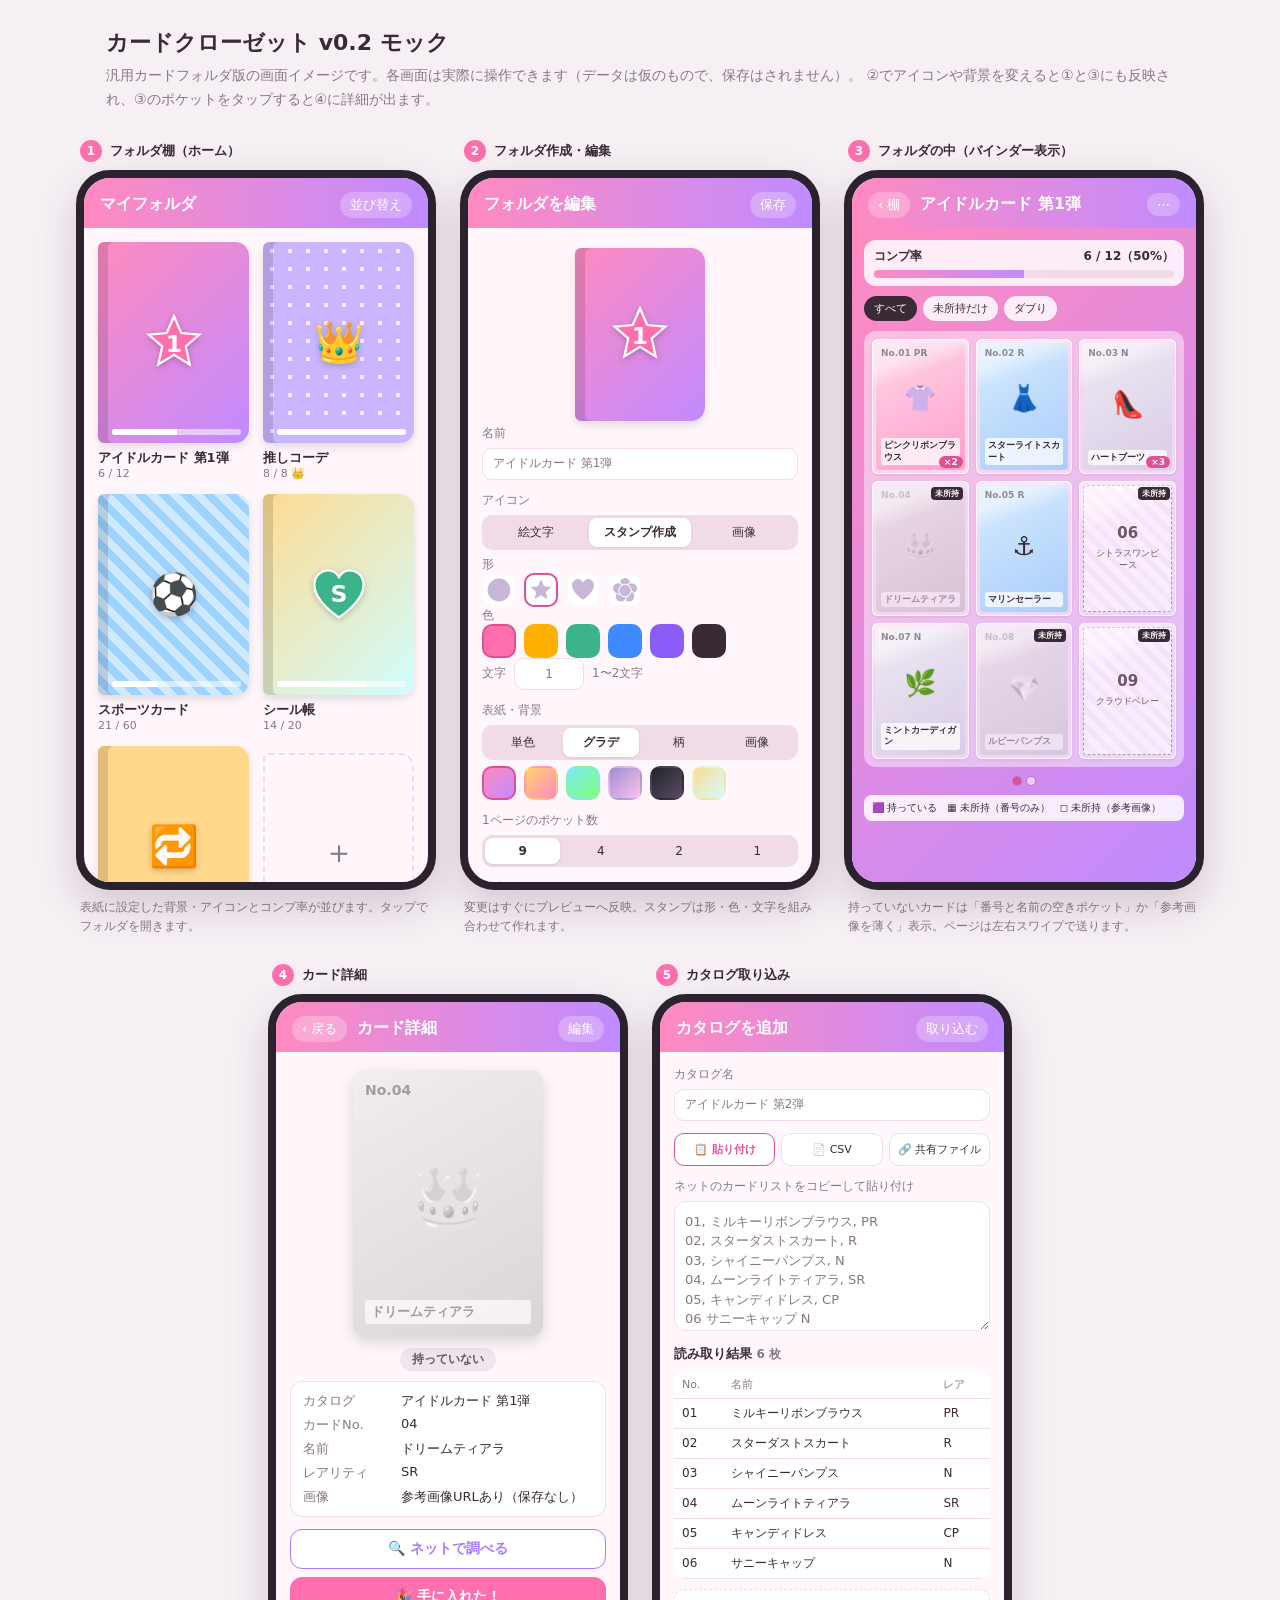
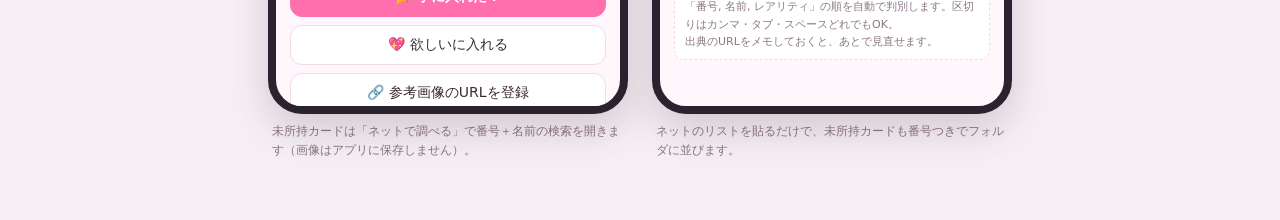
==== mock/index.html @ 11d31785 "汎用カードフォルダ版の設計書・モックとGitHub Pages公開設定を追加 - docs/design.md: フォルダ/カタログ/所持データの設計、未所持カードの参照方針 - mock/index" ====
<!doctype html>
<html lang="ja">
<head>
<meta charset="utf-8">
<meta name="viewport" content="width=device-width, initial-scale=1">
<title>カードクローゼット モック</title>
<style>
:root {
  --pink: #ff6fae; --pink-d: #e04e93; --violet: #a77bff;
  --bg: #f6f0f5; --phone: #fff7fb; --card: #fff; --text: #3a2a35; --muted: #8a7684; --line: #f1dbe7;
}
@media (prefers-color-scheme: dark) {
  :root:not([data-theme="light"]) { --bg: #141016; --phone: #1d1620; --card: #2a2030; --text: #f5e9f1; --muted: #b49fb0; --line: #3d3044; }
}
:root[data-theme="dark"] { --bg: #141016; --phone: #1d1620; --card: #2a2030; --text: #f5e9f1; --muted: #b49fb0; --line: #3d3044; }
* { box-sizing: border-box; }
body { margin: 0; background: var(--bg); color: var(--text); font-family: system-ui, -apple-system, "Hiragino Sans", "Noto Sans JP", sans-serif; }
button, input, textarea, select { font: inherit; color: inherit; }
button { cursor: pointer; }

.intro { max-width: 1100px; margin: 0 auto; padding: 28px 16px 8px; }
.intro h1 { margin: 0 0 6px; font-size: 22px; }
.intro p { margin: 0; color: var(--muted); font-size: 14px; line-height: 1.7; }

.gallery { display: flex; flex-wrap: wrap; gap: 28px 24px; justify-content: center; padding: 20px 16px 60px; }
.frame { width: 360px; max-width: 100%; }
.frame > .label { font-size: 13px; font-weight: 700; margin: 0 0 8px 4px; display: flex; gap: 8px; align-items: center; }
.frame > .label i { font-style: normal; background: var(--pink); color: #fff; border-radius: 99px; width: 22px; height: 22px; display: grid; place-items: center; font-size: 12px; }
.frame > .note { font-size: 12px; color: var(--muted); margin: 8px 4px 0; line-height: 1.6; }
.phone {
  height: 720px; border-radius: 34px; overflow: hidden; position: relative;
  background: var(--phone); border: 8px solid #2b2230; box-shadow: 0 16px 40px rgba(60, 20, 50, .18);
  display: flex; flex-direction: column; transition: box-shadow .3s;
}
.phone.flash { box-shadow: 0 0 0 4px var(--pink), 0 16px 40px rgba(60, 20, 50, .18); }
.bar { padding: 14px 16px 10px; display: flex; align-items: center; gap: 10px; background: linear-gradient(90deg, #ff8ac0, #c08bff); color: #fff; }
.bar h2 { margin: 0; font-size: 16px; flex: 1; }
.bar button { border: 0; background: rgba(255,255,255,.25); color: #fff; border-radius: 99px; padding: 4px 10px; font-size: 13px; }
.body { flex: 1; overflow: auto; padding: 14px; }
.muted { color: var(--muted); font-size: 12px; }
.sec { font-size: 13px; font-weight: 700; margin: 14px 0 8px; }

/* ---- shelf ---- */
.shelf { display: grid; grid-template-columns: 1fr 1fr; gap: 14px; }
.binder { border: 0; padding: 0; text-align: left; background: none; }
.cover {
  aspect-ratio: 3 / 4; border-radius: 6px 14px 14px 6px; position: relative; overflow: hidden;
  box-shadow: inset 10px 0 0 rgba(0,0,0,.12), 0 4px 10px rgba(0,0,0,.12);
  display: grid; place-items: center;
}
.cover .ic { width: 56px; height: 56px; display: grid; place-items: center; font-size: 40px; filter: drop-shadow(0 2px 3px rgba(0,0,0,.2)); }
.cover .ic svg { width: 56px; height: 56px; }
.cover .prog { position: absolute; left: 14px; right: 8px; bottom: 8px; height: 6px; background: rgba(255,255,255,.55); border-radius: 99px; overflow: hidden; }
.cover .prog b { display: block; height: 100%; background: #fff; }
.binder .nm { font-size: 13px; font-weight: 700; margin-top: 6px; }
.binder .pc { font-size: 11px; color: var(--muted); }
.binder.add .cover { background: transparent; border: 2px dashed var(--line); box-shadow: none; font-size: 32px; color: var(--muted); }

/* ---- editor ---- */
.preview { display: grid; place-items: center; padding: 6px 0 4px; }
.preview .cover { width: 130px; }
.field { display: grid; gap: 6px; margin-bottom: 12px; font-size: 12px; color: var(--muted); }
.field input[type=text] { padding: 8px 10px; border: 1px solid var(--line); border-radius: 10px; background: var(--card); }
.seg { display: flex; background: var(--line); border-radius: 10px; padding: 3px; gap: 3px; }
.seg button { flex: 1; border: 0; background: none; border-radius: 8px; padding: 6px 0; font-size: 12px; color: var(--text); }
.seg button.on { background: var(--card); font-weight: 700; box-shadow: 0 1px 3px rgba(0,0,0,.1); }
.swatches { display: flex; flex-wrap: wrap; gap: 8px; }
.sw { width: 34px; height: 34px; border-radius: 10px; border: 2px solid transparent; padding: 0; background-clip: padding-box; display: grid; place-items: center; font-size: 20px; background-color: var(--card); }
.sw.on { border-color: var(--pink-d); }
.sw svg { width: 26px; height: 26px; }
.upload { border: 1px dashed var(--muted); border-radius: 10px; padding: 8px; text-align: center; font-size: 12px; color: var(--muted); background: none; width: 100%; }
.row { display: flex; gap: 8px; align-items: center; }
.row input[type=text] { width: 70px; text-align: center; }

/* ---- binder view ---- */
.binder-bg { flex: 1; overflow: auto; padding: 12px; }
.prog-line { background: rgba(255,255,255,.85); border-radius: 12px; padding: 8px 10px; margin-bottom: 10px; color: #3a2a35; }
.prog-line .t { display: flex; justify-content: space-between; font-size: 12px; font-weight: 700; }
.prog-line .b { height: 8px; border-radius: 99px; background: #f1dbe7; overflow: hidden; margin-top: 5px; }
.prog-line .b i { display: block; height: 100%; background: linear-gradient(90deg, #ff8ac0, #c08bff); }
.page { background: rgba(255,255,255,.45); border-radius: 12px; padding: 8px; display: grid; gap: 7px; backdrop-filter: blur(2px); }
.pocket {
  aspect-ratio: 5 / 7; border-radius: 6px; border: 0; padding: 0; position: relative; overflow: hidden;
  background: rgba(255,255,255,.35); box-shadow: inset 0 0 0 1px rgba(255,255,255,.8), 0 1px 3px rgba(0,0,0,.08);
}
.pocket::after { content: ""; position: absolute; inset: 0; background: linear-gradient(160deg, rgba(255,255,255,.45) 0 18%, transparent 30%); pointer-events: none; }
.cardface { position: absolute; inset: 4px; border-radius: 4px; display: flex; flex-direction: column; justify-content: space-between; padding: 5px; color: #3a2a35; text-align: left; }
.cardface .no { font-size: 9px; font-weight: 800; }
.cardface .em { font-size: 26px; text-align: center; }
.cardface .nm { font-size: 9px; font-weight: 700; line-height: 1.25; background: rgba(255,255,255,.75); border-radius: 3px; padding: 2px 3px; }
.cardface.ref { filter: grayscale(1); opacity: .45; }
.cardface.ph { background: repeating-linear-gradient(45deg, rgba(255,255,255,.6) 0 6px, rgba(255,255,255,.35) 6px 12px); border: 1.5px dashed rgba(90,60,80,.45); justify-content: center; align-items: center; text-align: center; gap: 4px; }
.cardface.ph .no { font-size: 15px; color: #6e5466; }
.cardface.ph .nm { background: none; color: #6e5466; font-weight: 500; }
.tag { position: absolute; top: 6px; right: 6px; z-index: 1; font-size: 8px; font-weight: 800; background: #3a2a35; color: #fff; padding: 1px 4px; border-radius: 4px; }
.qtyb { position: absolute; bottom: 6px; right: 6px; z-index: 1; font-size: 9px; font-weight: 800; background: var(--pink-d); color: #fff; padding: 1px 5px; border-radius: 99px; }
.dots { display: flex; justify-content: center; gap: 6px; margin-top: 10px; }
.dots button { width: 8px; height: 8px; padding: 0; border-radius: 50%; border: 0; background: rgba(255,255,255,.6); box-shadow: 0 0 0 1px rgba(0,0,0,.15); }
.dots button.on { background: var(--pink-d); }
.toolbar { display: flex; gap: 6px; margin-bottom: 10px; }
.chip { border: 0; background: rgba(255,255,255,.85); color: #3a2a35; border-radius: 99px; padding: 5px 10px; font-size: 11px; }
.chip.on { background: #3a2a35; color: #fff; }
.legend { display: flex; gap: 10px; flex-wrap: wrap; margin-top: 10px; font-size: 10px; background: rgba(255,255,255,.85); color: #3a2a35; padding: 6px 8px; border-radius: 8px; }

/* ---- detail ---- */
.big { width: 190px; margin: 4px auto 12px; aspect-ratio: 5/7; position: relative; border-radius: 10px; overflow: hidden; box-shadow: 0 6px 16px rgba(0,0,0,.15); }
.big .cardface { inset: 0; border-radius: 10px; padding: 12px; }
.big .cardface .no { font-size: 14px; }
.big .cardface .em { font-size: 60px; }
.big .cardface .nm { font-size: 13px; padding: 4px 6px; }
.big .cardface.ph .no { font-size: 30px; }
.status { text-align: center; margin-bottom: 10px; }
.pill { display: inline-block; font-size: 12px; font-weight: 700; padding: 3px 12px; border-radius: 99px; }
.pill.own { background: #d8f5e9; color: #1d7a55; }
.pill.no { background: #eee6ec; color: #6e5466; }
dl.kv { display: grid; grid-template-columns: 88px 1fr; gap: 6px 10px; font-size: 13px; background: var(--card); border: 1px solid var(--line); border-radius: 12px; padding: 10px 12px; margin: 0 0 12px; }
dl.kv dt { color: var(--muted); }
dl.kv dd { margin: 0; }
.btn { display: block; width: 100%; text-align: center; text-decoration: none; border: 1px solid var(--line); background: var(--card); border-radius: 12px; padding: 10px; font-size: 14px; margin-bottom: 8px; color: var(--text); }
.btn.primary { background: var(--pink); border-color: var(--pink); color: #fff; font-weight: 700; }
.btn.search { border-color: var(--violet); color: var(--violet); font-weight: 700; }
.hint { font-size: 11px; color: var(--muted); line-height: 1.6; background: var(--card); border: 1px dashed var(--line); border-radius: 10px; padding: 8px 10px; }
.stepper { display: flex; align-items: center; justify-content: center; gap: 16px; margin-bottom: 12px; }
.stepper button { width: 38px; height: 38px; border-radius: 50%; border: 1px solid var(--line); background: var(--card); font-size: 18px; }
.stepper b { font-size: 20px; min-width: 40px; text-align: center; }

/* ---- import ---- */
textarea { width: 100%; height: 130px; padding: 10px; border: 1px solid var(--line); border-radius: 12px; background: var(--card); font-size: 13px; line-height: 1.5; resize: vertical; }
table { width: 100%; border-collapse: collapse; font-size: 12px; background: var(--card); border-radius: 12px; overflow: hidden; }
th, td { padding: 6px 8px; border-bottom: 1px solid var(--line); text-align: left; }
th { color: var(--muted); font-weight: 500; font-size: 11px; }
.src { display: grid; grid-template-columns: repeat(3, 1fr); gap: 6px; margin-bottom: 12px; }
.src button { border: 1px solid var(--line); background: var(--card); border-radius: 10px; padding: 8px 4px; font-size: 11px; }
.src button.on { border-color: var(--pink-d); color: var(--pink-d); font-weight: 700; }

.toast { position: fixed; left: 50%; bottom: 24px; transform: translateX(-50%); background: #3a2a35; color: #fff; padding: 10px 18px; border-radius: 99px; font-size: 14px; z-index: 50; box-shadow: 0 6px 16px rgba(0,0,0,.25); }

@media (max-width: 420px) {
  .gallery { padding: 16px 16px 40px; }
  .phone { height: 680px; border-width: 6px; border-radius: 28px; }
}
</style>
</head>
<body>

<header class="intro">
  <h1>カードクローゼット v0.2 モック</h1>
  <p>汎用カードフォルダ版の画面イメージです。各画面は実際に操作できます（データは仮のもので、保存はされません）。
  ②でアイコンや背景を変えると①と③にも反映され、③のポケットをタップすると④に詳細が出ます。</p>
</header>

<main class="gallery">

  <!-- 1. shelf -->
  <section class="frame" id="f-shelf">
    <p class="label"><i>1</i>フォルダ棚（ホーム）</p>
    <div class="phone">
      <div class="bar"><h2>マイフォルダ</h2><button>並び替え</button></div>
      <div class="body">
        <div class="shelf" id="shelf"></div>
        <p class="sec">最近の更新</p>
        <p class="muted">・アイドルカード 第1弾に「ハートブーツ」を追加<br>・シール帳 の表紙を変更</p>
      </div>
    </div>
    <p class="note">表紙に設定した背景・アイコンとコンプ率が並びます。タップでフォルダを開きます。</p>
  </section>

  <!-- 2. editor -->
  <section class="frame" id="f-edit">
    <p class="label"><i>2</i>フォルダ作成・編集</p>
    <div class="phone">
      <div class="bar"><h2>フォルダを編集</h2><button id="saveFolder">保存</button></div>
      <div class="body">
        <div class="preview"><div class="cover" id="edPreview"></div></div>
        <label class="field">名前<input type="text" id="edName" maxlength="20"></label>

        <div class="field">アイコン
          <div class="seg" id="iconSeg">
            <button data-v="emoji">絵文字</button><button data-v="stamp">スタンプ作成</button><button data-v="image">画像</button>
          </div>
          <div id="iconPane"></div>
        </div>

        <div class="field">表紙・背景
          <div class="seg" id="coverSeg">
            <button data-v="color">単色</button><button data-v="gradient">グラデ</button><button data-v="pattern">柄</button><button data-v="image">画像</button>
          </div>
          <div id="coverPane"></div>
        </div>

        <div class="field">1ページのポケット数
          <div class="seg" id="pocketSeg">
            <button data-v="9">9</button><button data-v="4">4</button><button data-v="2">2</button><button data-v="1">1</button>
          </div>
        </div>

        <div class="field">中身
          <div class="seg" id="contentSeg"><button class="on">カタログ順に並べる</button><button>自由に配置</button></div>
          <span class="muted">紐付け中：アイドルカード 第1弾（12種）</span>
        </div>
      </div>
    </div>
    <p class="note">変更はすぐにプレビューへ反映。スタンプは形・色・文字を組み合わせて作れます。</p>
  </section>

  <!-- 3. binder -->
  <section class="frame" id="f-binder">
    <p class="label"><i>3</i>フォルダの中（バインダー表示）</p>
    <div class="phone">
      <div class="bar"><button data-goto="f-shelf">‹ 棚</button><h2 id="bdTitle"></h2><button>⋯</button></div>
      <div class="binder-bg" id="bdBg">
        <div class="prog-line"><div class="t"><span>コンプ率</span><span id="bdCount"></span></div><div class="b"><i id="bdBar"></i></div></div>
        <div class="toolbar">
          <button class="chip on" data-filter="all">すべて</button>
          <button class="chip" data-filter="missing">未所持だけ</button>
          <button class="chip" data-filter="dupe">ダブり</button>
        </div>
        <div class="page" id="bdPage"></div>
        <div class="dots" id="bdDots"></div>
        <div class="legend">
          <span>🟪 持っている</span><span>▦ 未所持（番号のみ）</span><span>◻︎ 未所持（参考画像）</span>
        </div>
      </div>
    </div>
    <p class="note">持っていないカードは「番号と名前の空きポケット」か「参考画像を薄く」表示。ページは左右スワイプで送ります。</p>
  </section>

  <!-- 4. detail -->
  <section class="frame" id="f-detail">
    <p class="label"><i>4</i>カード詳細</p>
    <div class="phone">
      <div class="bar"><button data-goto="f-binder">‹ 戻る</button><h2>カード詳細</h2><button>編集</button></div>
      <div class="body" id="detail"></div>
    </div>
    <p class="note">未所持カードは「ネットで調べる」で番号＋名前の検索を開きます（画像はアプリに保存しません）。</p>
  </section>

  <!-- 5. import -->
  <section class="frame" id="f-import">
    <p class="label"><i>5</i>カタログ取り込み</p>
    <div class="phone">
      <div class="bar"><h2>カタログを追加</h2><button id="doImport">取り込む</button></div>
      <div class="body">
        <label class="field">カタログ名<input type="text" value="アイドルカード 第2弾"></label>
        <div class="src" id="srcSeg">
          <button class="on">📋 貼り付け</button><button>📄 CSV</button><button>🔗 共有ファイル</button>
        </div>
        <div class="field">ネットのカードリストをコピーして貼り付け
          <textarea id="imText">01, ミルキーリボンブラウス, PR
02, スターダストスカート, R
03, シャイニーパンプス, N
04, ムーンライトティアラ, SR
05, キャンディドレス, CP
06 サニーキャップ N</textarea>
        </div>
        <p class="sec">読み取り結果 <span class="muted" id="imCount"></span></p>
        <table><thead><tr><th>No.</th><th>名前</th><th>レア</th></tr></thead><tbody id="imTable"></tbody></table>
        <p class="hint" style="margin-top:10px">「番号, 名前, レアリティ」の順を自動で判別します。区切りはカンマ・タブ・スペースどれでもOK。<br>出典のURLをメモしておくと、あとで見直せます。</p>
      </div>
    </div>
    <p class="note">ネットのリストを貼るだけで、未所持カードも番号つきでフォルダに並びます。</p>
  </section>

</main>

<div class="toast" id="toast" hidden></div>

<script>
'use strict';
const $ = (s, r = document) => r.querySelector(s);
const esc = (s) => String(s).replace(/[&<>"']/g, (c) => ({ '&': '&amp;', '<': '&lt;', '>': '&gt;', '"': '&quot;', "'": '&#39;' }[c]));

/* ---------- 見た目の素材 ---------- */
const COLORS = ['#ffb3d1', '#ffd88a', '#a8e6cf', '#9fd3ff', '#c9b6ff', '#3a2a35'];
const GRADS = [
  ['#ff8ac0', '#c08bff'], ['#ffd36e', '#ff8ac0'], ['#7ee8fa', '#80ff72'],
  ['#a18cd1', '#fbc2eb'], ['#232526', '#5b4a6b'], ['#fddb92', '#d1fdff'],
];
const PATTERNS = {
  dot: (c) => `radial-gradient(circle, rgba(255,255,255,.75) 18%, transparent 19%) 0 0/18px 18px, ${c}`,
  stripe: (c) => `repeating-linear-gradient(45deg, rgba(255,255,255,.5) 0 8px, transparent 8px 16px), ${c}`,
  check: (c) => `repeating-conic-gradient(rgba(255,255,255,.5) 0 25%, transparent 0 50%) 0 0/24px 24px, ${c}`,
  heart: (c) => `radial-gradient(circle at 30% 40%, rgba(255,255,255,.6) 12%, transparent 13%) 0 0/22px 22px, radial-gradient(circle at 70% 60%, rgba(255,255,255,.35) 10%, transparent 11%) 0 0/22px 22px, ${c}`,
};
const PATTERN_LABEL = { dot: 'ドット', stripe: 'ストライプ', check: 'チェック', heart: 'バブル' };
const EMOJIS = ['🎀', '⭐', '💖', '👑', '🌸', '🦄', '🍓', '🌙', '⚽', '🎵', '🐱', '💎'];
const SHAPES = {
  circle: '<circle cx="50" cy="50" r="46"/>',
  star: '<path d="M50 4l13 30 32 3-24 21 7 32-28-17-28 17 7-32L5 37l32-3z"/>',
  heart: '<path d="M50 90S6 62 6 32C6 16 18 6 31 6c9 0 15 5 19 12 4-7 10-12 19-12 13 0 25 10 25 26 0 30-44 58-44 58z"/>',
  flower: '<g><circle cx="50" cy="24" r="22"/><circle cx="76" cy="44" r="22"/><circle cx="66" cy="74" r="22"/><circle cx="34" cy="74" r="22"/><circle cx="24" cy="44" r="22"/><circle cx="50" cy="52" r="24"/></g>',
};
const STAMP_COLORS = ['#ff6fae', '#ffb000', '#3cb48a', '#3d8bff', '#8b5cf6', '#3a2a35'];

function stampSvg(ic) {
  return `<svg viewBox="0 0 100 100" aria-hidden="true"><g fill="${ic.color}" stroke="#fff" stroke-width="4">${SHAPES[ic.shape]}</g>
    <text x="50" y="${ic.shape === 'heart' ? 50 : 57}" text-anchor="middle" dominant-baseline="middle" font-size="${ic.text.length > 1 ? 30 : 42}" font-weight="800" fill="#fff" font-family="system-ui, sans-serif">${esc(ic.text)}</text></svg>`;
}
function iconHtml(ic) {
  if (ic.type === 'stamp') return stampSvg(ic);
  if (ic.type === 'image') return '🖼️';
  return ic.emoji;
}
function coverCss(cv) {
  if (cv.type === 'color') return cv.color;
  if (cv.type === 'gradient') { const [a, b] = GRADS[cv.grad]; return `linear-gradient(135deg, ${a}, ${b})`; }
  if (cv.type === 'pattern') return PATTERNS[cv.pattern](cv.color);
  return 'linear-gradient(135deg, #cbb8c4, #8a7684)';
}

/* ---------- 仮データ ---------- */
const folders = [
  { name: 'アイドルカード 第1弾', icon: { type: 'stamp', shape: 'star', color: '#ff6fae', text: '1' }, cover: { type: 'gradient', grad: 0, color: '#ffb3d1', pattern: 'dot' }, pockets: 9, edit: true },
  { name: '推しコーデ', icon: { type: 'emoji', emoji: '👑' }, cover: { type: 'pattern', pattern: 'dot', color: '#c9b6ff', grad: 3 }, pockets: 4, own: 8, total: 8 },
  { name: 'スポーツカード', icon: { type: 'emoji', emoji: '⚽' }, cover: { type: 'pattern', pattern: 'stripe', color: '#9fd3ff', grad: 2 }, pockets: 9, own: 21, total: 60 },
  { name: 'シール帳', icon: { type: 'stamp', shape: 'heart', color: '#3cb48a', text: 'S' }, cover: { type: 'gradient', grad: 5, color: '#ffd88a', pattern: 'check' }, pockets: 2, own: 14, total: 20 },
  { name: 'ダブり置き場', icon: { type: 'emoji', emoji: '🔁' }, cover: { type: 'color', color: '#ffd88a', grad: 1, pattern: 'dot' }, pockets: 9, own: 17, total: 17 },
];
const F = folders[0]; // 編集対象

const CAT_NAME = 'アイドルカード 第1弾';
const cards = [
  ['01', 'ピンクリボンブラウス', 'PR', '👚', 2, 'a'],
  ['02', 'スターライトスカート', 'R', '👗', 1, 'b'],
  ['03', 'ハートブーツ', 'N', '👠', 3, 'c'],
  ['04', 'ドリームティアラ', 'SR', '👑', 0, 'ref'],
  ['05', 'マリンセーラー', 'R', '⚓', 1, 'b'],
  ['06', 'シトラスワンピース', 'CP', '🍋', 0, null],
  ['07', 'ミントカーディガン', 'N', '🌿', 1, 'c'],
  ['08', 'ルビーパンプス', 'PR', '💎', 0, 'ref'],
  ['09', 'クラウドベレー', 'N', '☁️', 0, null],
  ['10', 'サンセットドレス', 'SR', '🌅', 1, 'd'],
  ['11', 'スノウマフラー', 'R', '❄️', 0, null],
  ['12', 'ギャラクシーリボン', 'PR', '🌌', 0, null],
].map(([no, name, rar, em, qty, ref]) => ({ no, name, rar, em, qty, hasRef: ref === 'ref' }));
const RAR_BG = { N: ['#efe8f3', '#d9cde6'], R: ['#d6ebff', '#a9cdfa'], PR: ['#ffd6e8', '#ff9fca'], CP: ['#fff0c2', '#ffc96b'], SR: ['#eedcff', '#c69cff'] };
const faceBg = (c) => { const [a, b] = RAR_BG[c.rar] || RAR_BG.N; return `linear-gradient(150deg, ${a}, ${b})`; };

let page = 0, filter = 'all', selected = cards[3];

/* ---------- ① 棚 ---------- */
function progressOf(f) {
  if (f.edit) { const own = cards.filter((c) => c.qty > 0).length; return [own, cards.length]; }
  return [f.own, f.total];
}
function coverHtml(f, withProg = true) {
  const [o, t] = progressOf(f);
  return `<div class="cover" style="background:${coverCss(f.cover)}"><div class="ic">${iconHtml(f.icon)}</div>
    ${withProg ? `<div class="prog"><b style="width:${Math.round(o / t * 100)}%"></b></div>` : ''}</div>`;
}
function renderShelf() {
  $('#shelf').innerHTML = folders.map((f, i) => {
    const [o, t] = progressOf(f);
    return `<button class="binder" data-open="${i}">${coverHtml(f)}<div class="nm">${esc(f.name)}</div>
      <div class="pc">${o} / ${t}${o === t ? ' 👑' : ''}</div></button>`;
  }).join('') + `<button class="binder add" data-goto="f-edit"><div class="cover">＋</div><div class="nm">新しいフォルダ</div></button>`;
}

/* ---------- ② 編集 ---------- */
function setSeg(sel, v) { document.querySelectorAll(`${sel} button`).forEach((b) => b.classList.toggle('on', b.dataset.v === String(v))); }
function renderEditor() {
  $('#edPreview').outerHTML = `<div class="cover" id="edPreview" style="background:${coverCss(F.cover)}"><div class="ic">${iconHtml(F.icon)}</div></div>`;
  setSeg('#iconSeg', F.icon.type); setSeg('#coverSeg', F.cover.type); setSeg('#pocketSeg', F.pockets);

  const ic = F.icon;
  if (ic.type === 'emoji') {
    $('#iconPane').innerHTML = `<div class="swatches">${EMOJIS.map((e) => `<button class="sw ${ic.emoji === e ? 'on' : ''}" data-emoji="${e}">${e}</button>`).join('')}</div>`;
  } else if (ic.type === 'stamp') {
    $('#iconPane').innerHTML = `
      <span>形</span><div class="swatches">${Object.keys(SHAPES).map((s) => `<button class="sw ${ic.shape === s ? 'on' : ''}" data-shape="${s}">${stampSvg({ shape: s, color: '#c9b6d6', text: '' })}</button>`).join('')}</div>
      <span>色</span><div class="swatches">${STAMP_COLORS.map((c) => `<button class="sw ${ic.color === c ? 'on' : ''}" data-scolor="${c}" style="background:${c}"></button>`).join('')}</div>
      <div class="row"><span>文字</span><input type="text" id="stampText" maxlength="2" value="${esc(ic.text)}"><span class="muted">1〜2文字</span></div>`;
  } else {
    $('#iconPane').innerHTML = `<button class="upload">📷 写真・画像を選ぶ（正方形に切り抜き）</button>`;
  }

  const cv = F.cover;
  if (cv.type === 'color' || cv.type === 'pattern') {
    $('#coverPane').innerHTML = (cv.type === 'pattern'
      ? `<div class="swatches">${Object.keys(PATTERNS).map((p) => `<button class="sw ${cv.pattern === p ? 'on' : ''}" data-pattern="${p}" title="${PATTERN_LABEL[p]}" style="background:${PATTERNS[p]('#c9b6ff')}"></button>`).join('')}</div><span>ベースの色</span>`
      : '') + `<div class="swatches">${COLORS.map((c) => `<button class="sw ${cv.color === c ? 'on' : ''}" data-color="${c}" style="background:${c}"></button>`).join('')}</div>`;
  } else if (cv.type === 'gradient') {
    $('#coverPane').innerHTML = `<div class="swatches">${GRADS.map(([a, b], i) => `<button class="sw ${cv.grad === i ? 'on' : ''}" data-grad="${i}" style="background:linear-gradient(135deg,${a},${b})"></button>`).join('')}</div>`;
  } else {
    $('#coverPane').innerHTML = `<button class="upload">📷 写真・画像を選ぶ（明るさ・ぼかし調整つき）</button>`;
  }
}

/* ---------- ③ バインダー ---------- */
function visibleCards() {
  if (filter === 'missing') return cards.filter((c) => c.qty === 0);
  if (filter === 'dupe') return cards.filter((c) => c.qty >= 2);
  return cards;
}
function faceHtml(c) {
  if (c.qty > 0) return `<div class="cardface" style="background:${faceBg(c)}"><span class="no">No.${c.no} ${c.rar}</span><span class="em">${c.em}</span><span class="nm">${esc(c.name)}</span></div>`;
  if (c.hasRef) return `<div class="cardface ref" style="background:${faceBg(c)}"><span class="no">No.${c.no}</span><span class="em">${c.em}</span><span class="nm">${esc(c.name)}</span></div>`;
  return `<div class="cardface ph"><span class="no">${c.no}</span><span class="nm">${esc(c.name)}</span></div>`;
}
function renderBinder() {
  $('#bdTitle').textContent = F.name;
  $('#bdBg').style.background = coverCss(F.cover);
  const own = cards.filter((c) => c.qty > 0).length;
  $('#bdCount').textContent = `${own} / ${cards.length}（${Math.round(own / cards.length * 100)}%）`;
  $('#bdBar').style.width = `${own / cards.length * 100}%`;

  const per = F.pockets, list = visibleCards();
  const pages = Math.max(1, Math.ceil(list.length / per));
  page = Math.min(page, pages - 1);
  const cols = { 9: 3, 4: 2, 2: 2, 1: 1 }[per];
  const slots = list.slice(page * per, page * per + per);
  while (slots.length < per) slots.push(null);
  $('#bdPage').style.gridTemplateColumns = `repeat(${cols}, 1fr)`;
  $('#bdPage').innerHTML = slots.map((c) => c ? `<button class="pocket" data-card="${c.no}" aria-label="No.${c.no} ${esc(c.name)}">
      ${c.qty === 0 ? '<span class="tag">未所持</span>' : ''}${c.qty > 1 ? `<span class="qtyb">×${c.qty}</span>` : ''}${faceHtml(c)}</button>`
    : '<div class="pocket"></div>').join('');
  $('#bdDots').innerHTML = Array.from({ length: pages }, (_, i) => `<button class="${i === page ? 'on' : ''}" data-page="${i}" aria-label="${i + 1}ページ"></button>`).join('');
}

/* ---------- ④ 詳細 ---------- */
function renderDetail() {
  const c = selected, owned = c.qty > 0;
  const q = encodeURIComponent(`${CAT_NAME} ${c.no} ${c.name}`);
  $('#detail').innerHTML = `
    <div class="big">${faceHtml(c)}</div>
    <div class="status"><span class="pill ${owned ? 'own' : 'no'}">${owned ? `持っている ×${c.qty}` : '持っていない'}</span></div>
    <dl class="kv">
      <dt>カタログ</dt><dd>${CAT_NAME}</dd>
      <dt>カードNo.</dt><dd>${c.no}</dd>
      <dt>名前</dt><dd>${esc(c.name)}</dd>
      <dt>レアリティ</dt><dd>${c.rar}</dd>
      <dt>画像</dt><dd>${owned ? '自分で撮影' : c.hasRef ? '参考画像URLあり（保存なし）' : 'なし（番号で表示）'}</dd>
    </dl>
    ${owned ? `
      <div class="stepper"><button data-qty="-1">−</button><b>×${c.qty}</b><button data-qty="1">＋</button></div>
      <button class="btn">📷 写真を撮り直す</button>
      <button class="btn">🔁 交換に出す</button>` : `
      <a class="btn search" href="https://www.google.com/search?q=${q}" target="_blank" rel="noopener">🔍 ネットで調べる</a>
      <button class="btn primary" data-qty="1">🎉 手に入れた！</button>
      <button class="btn">💖 欲しいに入れる</button>
      <button class="btn">🔗 参考画像のURLを登録</button>
      <p class="hint">参考画像は表示するだけで端末には保存しません。権利者のサイトの画像は、各サイトの規約に従ってご利用ください。</p>`}
  `;
}

/* ---------- ⑤ 取り込み ---------- */
const RAR_RE = /^(N|R|PR|CP|SR|SSR|UR|SEC|C|UC|P|HR|その他)$/i;
function parseList(text) {
  return text.split(/\n/).map((l) => l.trim()).filter(Boolean).map((l) => {
    const t = l.split(/\s*[,\t、，]\s*|\s+/).filter(Boolean);
    const no = /^[\w-]+$/.test(t[0]) && /\d/.test(t[0]) ? t.shift() : '';
    const rar = t.length > 1 && RAR_RE.test(t[t.length - 1]) ? t.pop() : '';
    return { no, name: t.join(' '), rar };
  });
}
function renderImport() {
  const rows = parseList($('#imText').value);
  $('#imCount').textContent = `${rows.length} 枚`;
  $('#imTable').innerHTML = rows.map((r) => `<tr><td>${esc(r.no || '—')}</td><td>${esc(r.name || '—')}</td><td>${esc(r.rar || '—')}</td></tr>`).join('');
}

/* ---------- 共通 ---------- */
let tt;
function toast(m) { const t = $('#toast'); t.textContent = m; t.hidden = false; clearTimeout(tt); tt = setTimeout(() => (t.hidden = true), 1800); }
function goto(id) {
  const ph = $(`#${id} .phone`);
  $(`#${id}`).scrollIntoView({ behavior: 'smooth', block: 'center', inline: 'center' });
  ph.classList.add('flash'); setTimeout(() => ph.classList.remove('flash'), 900);
}
function renderAll() { renderShelf(); renderEditor(); renderBinder(); renderDetail(); }

document.addEventListener('click', (e) => {
  const b = e.target.closest('button, a');
  if (!b) return;
  const d = b.dataset;
  if (d.goto) return goto(d.goto);
  if (d.open !== undefined) {
    if (folders[+d.open] === F) return goto('f-binder');
    return toast('モックでは「アイドルカード 第1弾」だけ開けます');
  }
  if (b.closest('#iconSeg') && d.v) { F.icon = d.v === 'stamp' ? { type: 'stamp', shape: F.icon.shape || 'star', color: F.icon.color || '#ff6fae', text: F.icon.text ?? '1' } : { ...F.icon, type: d.v, emoji: F.icon.emoji || '🎀' }; return renderAll(); }
  if (b.closest('#coverSeg') && d.v) { F.cover.type = d.v; return renderAll(); }
  if (b.closest('#pocketSeg') && d.v) { F.pockets = +d.v; page = 0; return renderAll(); }
  if (b.closest('#contentSeg') || b.closest('#srcSeg')) { b.parentElement.querySelectorAll('button').forEach((x) => x.classList.toggle('on', x === b)); return; }
  if (d.emoji) { F.icon.emoji = d.emoji; return renderAll(); }
  if (d.shape) { F.icon.shape = d.shape; return renderAll(); }
  if (d.scolor) { F.icon.color = d.scolor; return renderAll(); }
  if (d.color) { F.cover.color = d.color; return renderAll(); }
  if (d.grad) { F.cover.grad = +d.grad; return renderAll(); }
  if (d.pattern) { F.cover.pattern = d.pattern; return renderAll(); }
  if (d.filter) { filter = d.filter; page = 0; document.querySelectorAll('.toolbar .chip').forEach((x) => x.classList.toggle('on', x === b)); return renderBinder(); }
  if (d.page) { page = +d.page; return renderBinder(); }
  if (d.card) { selected = cards.find((c) => c.no === d.card); renderDetail(); return goto('f-detail'); }
  if (d.qty) {
    selected.qty = Math.max(0, selected.qty + +d.qty);
    if (+d.qty > 0 && selected.qty === 1) toast(`🎉 ${selected.name} をゲット！`);
    return renderAll();
  }
  if (b.id === 'saveFolder') return toast('保存しました（モック）');
  if (b.id === 'doImport') return toast(`${parseList($('#imText').value).length} 枚をカタログに取り込みました（モック）`);
});
document.addEventListener('input', (e) => {
  if (e.target.id === 'edName') { F.name = e.target.value || '名前なし'; renderShelf(); renderBinder(); }
  if (e.target.id === 'stampText') { F.icon.text = e.target.value; renderShelf(); renderBinder(); $('#edPreview .ic').innerHTML = iconHtml(F.icon); }
  if (e.target.id === 'imText') renderImport();
});

// スワイプでページ送り
let sx = null;
$('#bdPage').addEventListener('pointerdown', (e) => { sx = e.clientX; });
$('#bdPage').addEventListener('pointerup', (e) => {
  if (sx === null) return;
  const dx = e.clientX - sx; sx = null;
  if (Math.abs(dx) < 40) return;
  const pages = Math.ceil(visibleCards().length / F.pockets);
  page = Math.max(0, Math.min(pages - 1, page + (dx < 0 ? 1 : -1)));
  renderBinder();
});

$('#edName').value = F.name;
renderAll();
renderImport();
</script>
</body>
</html>
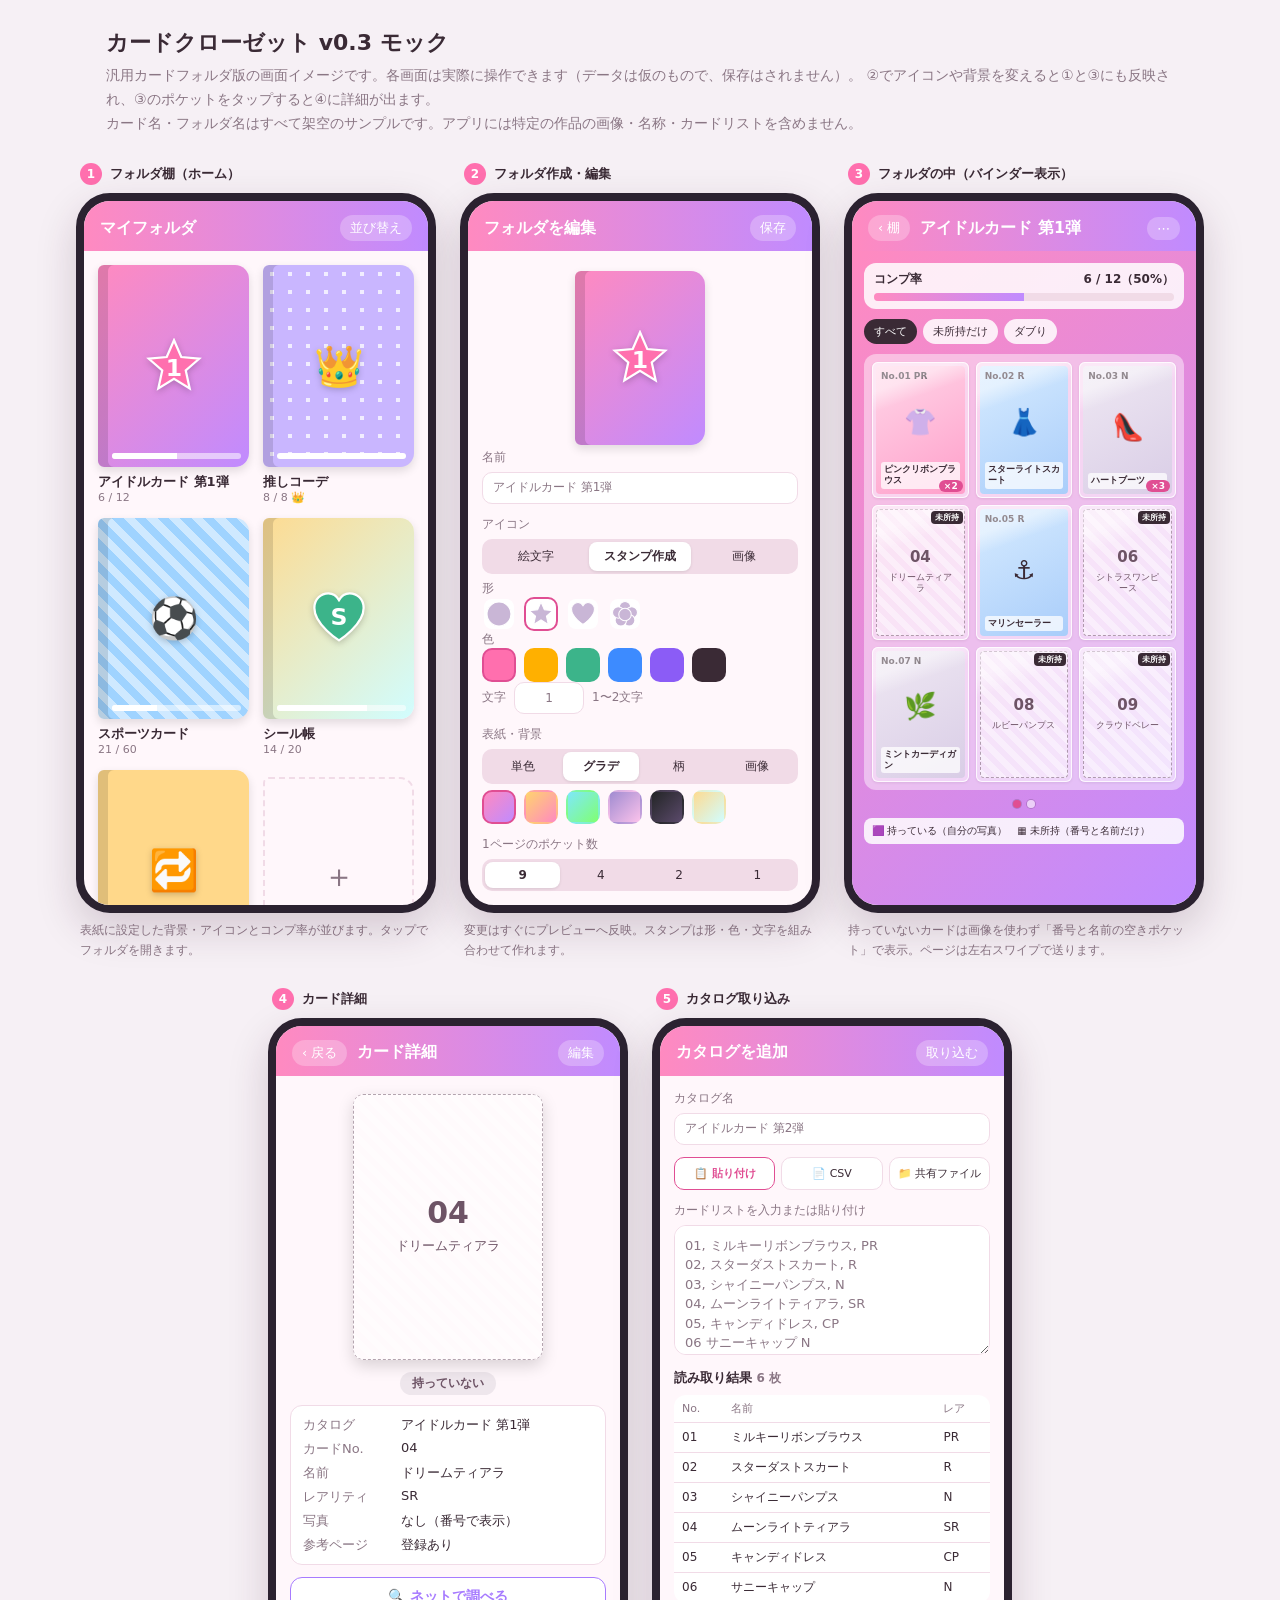
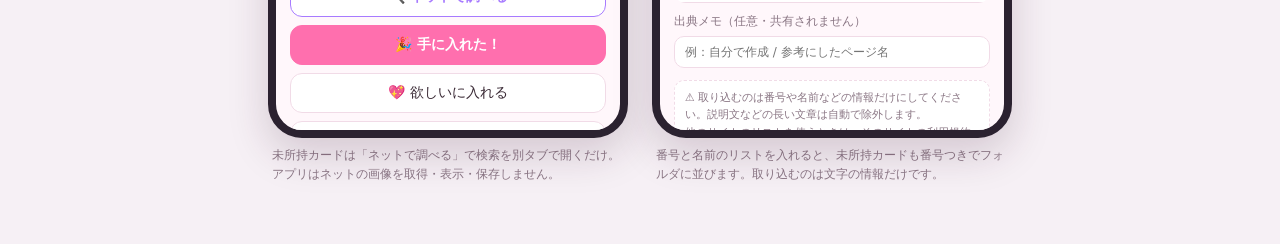
==== commit ba55233f: "設計を権利配慮の前提で作り直し（v0.3）、モックを更新 - 設計原則（同梱しない・端末外に出さない・取得/埋め込みしない・事実情報のみ・作品名を使わない）を定義 - 参考画像URLの表示機能を廃止し" ====
--- a/mock/index.html
+++ b/mock/index.html
@@ -88,7 +88,6 @@
 .cardface .no { font-size: 9px; font-weight: 800; }
 .cardface .em { font-size: 26px; text-align: center; }
 .cardface .nm { font-size: 9px; font-weight: 700; line-height: 1.25; background: rgba(255,255,255,.75); border-radius: 3px; padding: 2px 3px; }
-.cardface.ref { filter: grayscale(1); opacity: .45; }
 .cardface.ph { background: repeating-linear-gradient(45deg, rgba(255,255,255,.6) 0 6px, rgba(255,255,255,.35) 6px 12px); border: 1.5px dashed rgba(90,60,80,.45); justify-content: center; align-items: center; text-align: center; gap: 4px; }
 .cardface.ph .no { font-size: 15px; color: #6e5466; }
 .cardface.ph .nm { background: none; color: #6e5466; font-weight: 500; }
@@ -144,9 +143,9 @@
 <body>
 
 <header class="intro">
-  <h1>カードクローゼット v0.2 モック</h1>
+  <h1>カードクローゼット v0.3 モック</h1>
   <p>汎用カードフォルダ版の画面イメージです。各画面は実際に操作できます（データは仮のもので、保存はされません）。
-  ②でアイコンや背景を変えると①と③にも反映され、③のポケットをタップすると④に詳細が出ます。</p>
+  ②でアイコンや背景を変えると①と③にも反映され、③のポケットをタップすると④に詳細が出ます。<br>カード名・フォルダ名はすべて架空のサンプルです。アプリには特定の作品の画像・名称・カードリストを含めません。</p>
 </header>
 
 <main class="gallery">
@@ -218,11 +217,11 @@
         <div class="page" id="bdPage"></div>
         <div class="dots" id="bdDots"></div>
         <div class="legend">
-          <span>🟪 持っている</span><span>▦ 未所持（番号のみ）</span><span>◻︎ 未所持（参考画像）</span>
+          <span>🟪 持っている（自分の写真）</span><span>▦ 未所持（番号と名前だけ）</span>
         </div>
       </div>
     </div>
-    <p class="note">持っていないカードは「番号と名前の空きポケット」か「参考画像を薄く」表示。ページは左右スワイプで送ります。</p>
+    <p class="note">持っていないカードは画像を使わず「番号と名前の空きポケット」で表示。ページは左右スワイプで送ります。</p>
   </section>
 
   <!-- 4. detail -->
@@ -232,7 +231,7 @@
       <div class="bar"><button data-goto="f-binder">‹ 戻る</button><h2>カード詳細</h2><button>編集</button></div>
       <div class="body" id="detail"></div>
     </div>
-    <p class="note">未所持カードは「ネットで調べる」で番号＋名前の検索を開きます（画像はアプリに保存しません）。</p>
+    <p class="note">未所持カードは「ネットで調べる」で検索を別タブで開くだけ。アプリはネットの画像を取得・表示・保存しません。</p>
   </section>
 
   <!-- 5. import -->
@@ -243,9 +242,9 @@
       <div class="body">
         <label class="field">カタログ名<input type="text" value="アイドルカード 第2弾"></label>
         <div class="src" id="srcSeg">
-          <button class="on">📋 貼り付け</button><button>📄 CSV</button><button>🔗 共有ファイル</button>
-        </div>
-        <div class="field">ネットのカードリストをコピーして貼り付け
+          <button class="on">📋 貼り付け</button><button>📄 CSV</button><button>📁 共有ファイル</button>
+        </div>
+        <div class="field">カードリストを入力または貼り付け
           <textarea id="imText">01, ミルキーリボンブラウス, PR
 02, スターダストスカート, R
 03, シャイニーパンプス, N
@@ -255,10 +254,11 @@
         </div>
         <p class="sec">読み取り結果 <span class="muted" id="imCount"></span></p>
         <table><thead><tr><th>No.</th><th>名前</th><th>レア</th></tr></thead><tbody id="imTable"></tbody></table>
-        <p class="hint" style="margin-top:10px">「番号, 名前, レアリティ」の順を自動で判別します。区切りはカンマ・タブ・スペースどれでもOK。<br>出典のURLをメモしておくと、あとで見直せます。</p>
+        <label class="field" style="margin-top:10px">出典メモ（任意・共有されません）<input type="text" placeholder="例：自分で作成 / 参考にしたページ名"></label>
+        <p class="hint">⚠️ 取り込むのは番号や名前などの情報だけにしてください。説明文などの長い文章は自動で除外します。<br>他のサイトのリストを使うときは、そのサイトの利用規約を確認し、個人で使う範囲にとどめてください。</p>
       </div>
     </div>
-    <p class="note">ネットのリストを貼るだけで、未所持カードも番号つきでフォルダに並びます。</p>
+    <p class="note">番号と名前のリストを入れると、未所持カードも番号つきでフォルダに並びます。取り込むのは文字の情報だけです。</p>
   </section>
 
 </main>
@@ -332,7 +332,7 @@
   ['10', 'サンセットドレス', 'SR', '🌅', 1, 'd'],
   ['11', 'スノウマフラー', 'R', '❄️', 0, null],
   ['12', 'ギャラクシーリボン', 'PR', '🌌', 0, null],
-].map(([no, name, rar, em, qty, ref]) => ({ no, name, rar, em, qty, hasRef: ref === 'ref' }));
+].map(([no, name, rar, em, qty, ref]) => ({ no, name, rar, em, qty, hasLink: ref === 'ref' }));
 const RAR_BG = { N: ['#efe8f3', '#d9cde6'], R: ['#d6ebff', '#a9cdfa'], PR: ['#ffd6e8', '#ff9fca'], CP: ['#fff0c2', '#ffc96b'], SR: ['#eedcff', '#c69cff'] };
 const faceBg = (c) => { const [a, b] = RAR_BG[c.rar] || RAR_BG.N; return `linear-gradient(150deg, ${a}, ${b})`; };
 
@@ -371,7 +371,7 @@
       <span>色</span><div class="swatches">${STAMP_COLORS.map((c) => `<button class="sw ${ic.color === c ? 'on' : ''}" data-scolor="${c}" style="background:${c}"></button>`).join('')}</div>
       <div class="row"><span>文字</span><input type="text" id="stampText" maxlength="2" value="${esc(ic.text)}"><span class="muted">1〜2文字</span></div>`;
   } else {
-    $('#iconPane').innerHTML = `<button class="upload">📷 写真・画像を選ぶ（正方形に切り抜き）</button>`;
+    $('#iconPane').innerHTML = `<button class="upload">📷 写真・画像を選ぶ（正方形に切り抜き）</button><span class="muted">この端末の中だけで使われ、共有されません</span>`;
   }
 
   const cv = F.cover;
@@ -382,7 +382,7 @@
   } else if (cv.type === 'gradient') {
     $('#coverPane').innerHTML = `<div class="swatches">${GRADS.map(([a, b], i) => `<button class="sw ${cv.grad === i ? 'on' : ''}" data-grad="${i}" style="background:linear-gradient(135deg,${a},${b})"></button>`).join('')}</div>`;
   } else {
-    $('#coverPane').innerHTML = `<button class="upload">📷 写真・画像を選ぶ（明るさ・ぼかし調整つき）</button>`;
+    $('#coverPane').innerHTML = `<button class="upload">📷 写真・画像を選ぶ（明るさ・ぼかし調整つき）</button><span class="muted">この端末の中だけで使われ、共有されません</span>`;
   }
 }
 
@@ -394,7 +394,6 @@
 }
 function faceHtml(c) {
   if (c.qty > 0) return `<div class="cardface" style="background:${faceBg(c)}"><span class="no">No.${c.no} ${c.rar}</span><span class="em">${c.em}</span><span class="nm">${esc(c.name)}</span></div>`;
-  if (c.hasRef) return `<div class="cardface ref" style="background:${faceBg(c)}"><span class="no">No.${c.no}</span><span class="em">${c.em}</span><span class="nm">${esc(c.name)}</span></div>`;
   return `<div class="cardface ph"><span class="no">${c.no}</span><span class="nm">${esc(c.name)}</span></div>`;
 }
 function renderBinder() {
@@ -429,17 +428,19 @@
       <dt>カードNo.</dt><dd>${c.no}</dd>
       <dt>名前</dt><dd>${esc(c.name)}</dd>
       <dt>レアリティ</dt><dd>${c.rar}</dd>
-      <dt>画像</dt><dd>${owned ? '自分で撮影' : c.hasRef ? '参考画像URLあり（保存なし）' : 'なし（番号で表示）'}</dd>
+      <dt>写真</dt><dd>${owned ? '自分で撮影（この端末のみ）' : 'なし（番号で表示）'}</dd>
+      <dt>参考ページ</dt><dd>${c.hasLink ? '登録あり' : '未登録'}</dd>
     </dl>
     ${owned ? `
       <div class="stepper"><button data-qty="-1">−</button><b>×${c.qty}</b><button data-qty="1">＋</button></div>
       <button class="btn">📷 写真を撮り直す</button>
+      <p class="hint" style="margin-bottom:8px">写真はこの端末の中だけに保存され、共有ファイルには含まれません。</p>
       <button class="btn">🔁 交換に出す</button>` : `
       <a class="btn search" href="https://www.google.com/search?q=${q}" target="_blank" rel="noopener">🔍 ネットで調べる</a>
       <button class="btn primary" data-qty="1">🎉 手に入れた！</button>
       <button class="btn">💖 欲しいに入れる</button>
-      <button class="btn">🔗 参考画像のURLを登録</button>
-      <p class="hint">参考画像は表示するだけで端末には保存しません。権利者のサイトの画像は、各サイトの規約に従ってご利用ください。</p>`}
+      <button class="btn">${c.hasLink ? '🔗 参考ページを開く（外部ブラウザ）' : '🔗 参考ページのリンクを登録'}</button>
+      <p class="hint">ネットの画像はアプリに取り込みません。検索や参考ページは、ブラウザで開いて見る形になります。</p>`}
   `;
 }
 
@@ -453,9 +454,14 @@
     return { no, name: t.join(' '), rar };
   });
 }
+const MAX_NAME = 40;
+function splitRows(text) {
+  const all = parseList(text);
+  return { ok: all.filter((r) => r.name.length <= MAX_NAME), skipped: all.filter((r) => r.name.length > MAX_NAME).length };
+}
 function renderImport() {
-  const rows = parseList($('#imText').value);
-  $('#imCount').textContent = `${rows.length} 枚`;
+  const { ok: rows, skipped } = splitRows($('#imText').value);
+  $('#imCount').textContent = `${rows.length} 枚${skipped ? `（長文 ${skipped} 行を除外）` : ''}`;
   $('#imTable').innerHTML = rows.map((r) => `<tr><td>${esc(r.no || '—')}</td><td>${esc(r.name || '—')}</td><td>${esc(r.rar || '—')}</td></tr>`).join('');
 }
 
@@ -497,7 +503,7 @@
     return renderAll();
   }
   if (b.id === 'saveFolder') return toast('保存しました（モック）');
-  if (b.id === 'doImport') return toast(`${parseList($('#imText').value).length} 枚をカタログに取り込みました（モック）`);
+  if (b.id === 'doImport') return toast(`${splitRows($('#imText').value).ok.length} 枚をカタログに取り込みました（モック）`);
 });
 document.addEventListener('input', (e) => {
   if (e.target.id === 'edName') { F.name = e.target.value || '名前なし'; renderShelf(); renderBinder(); }
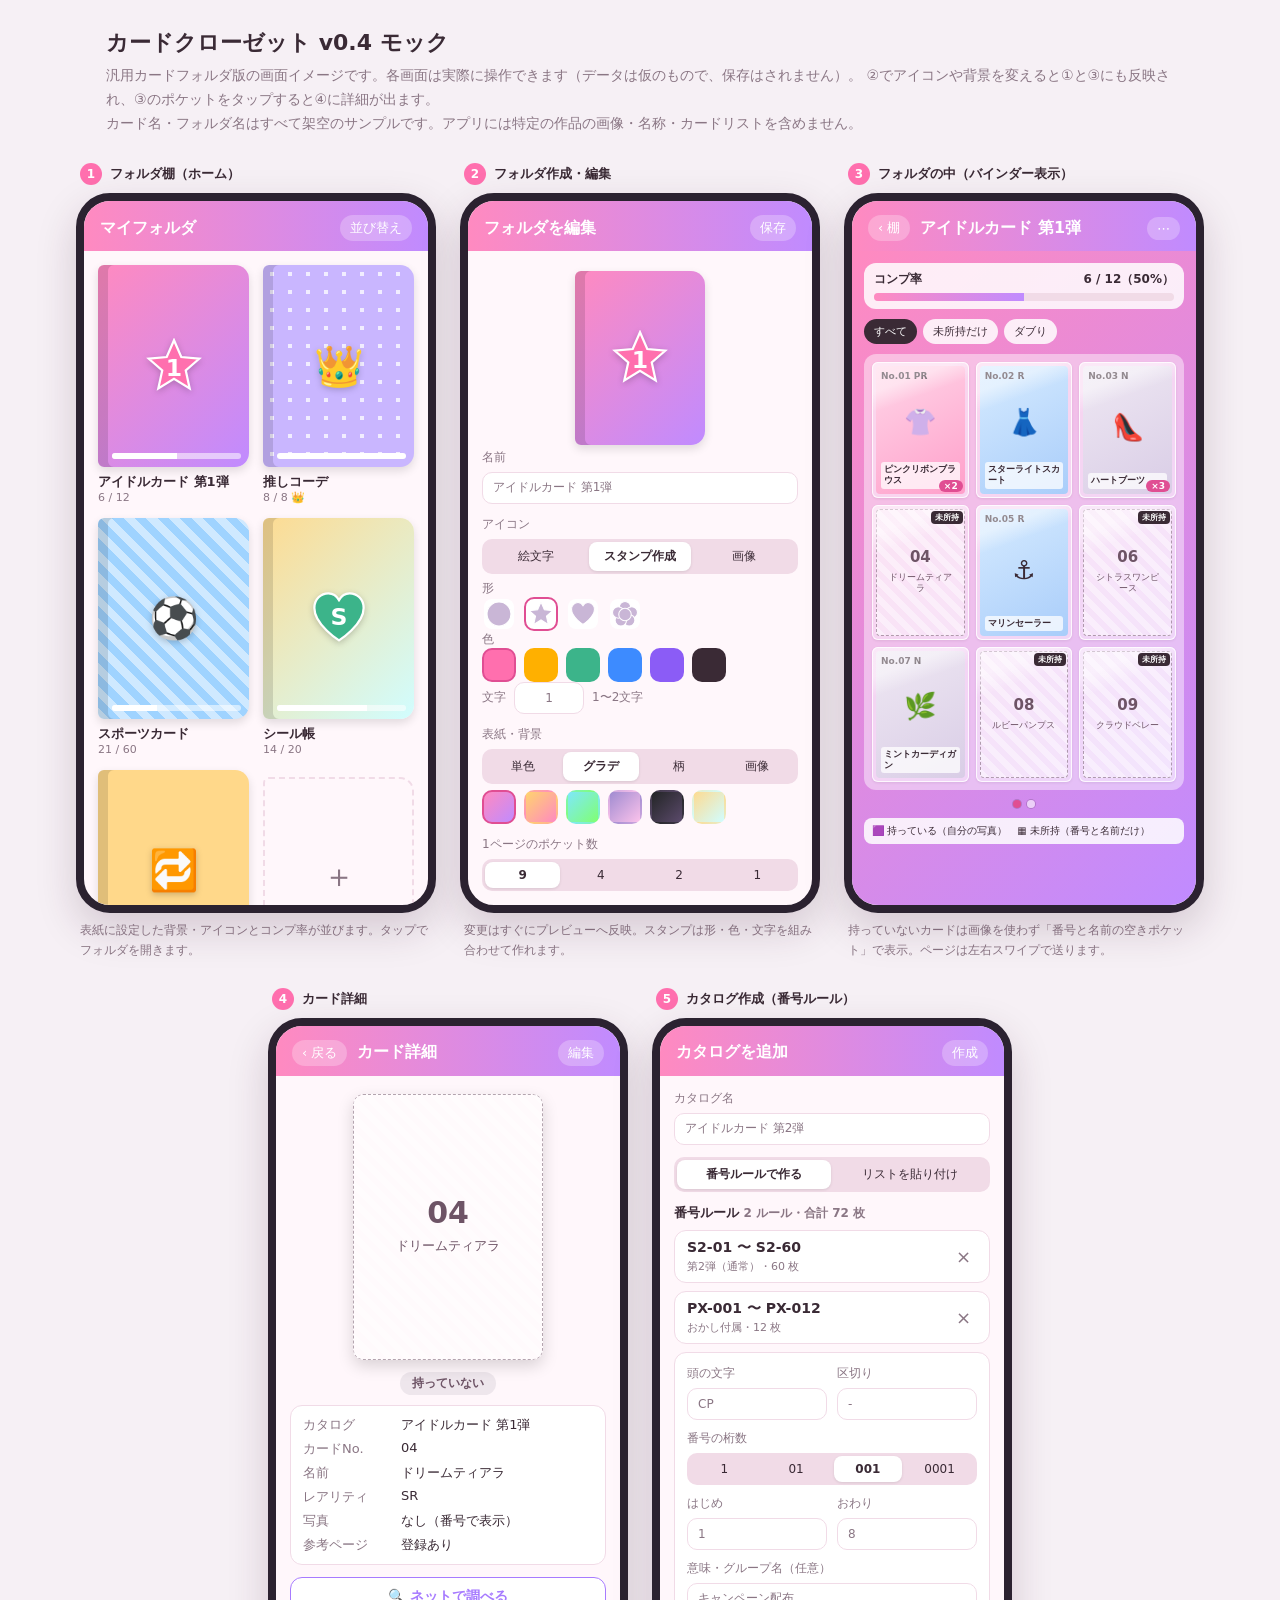
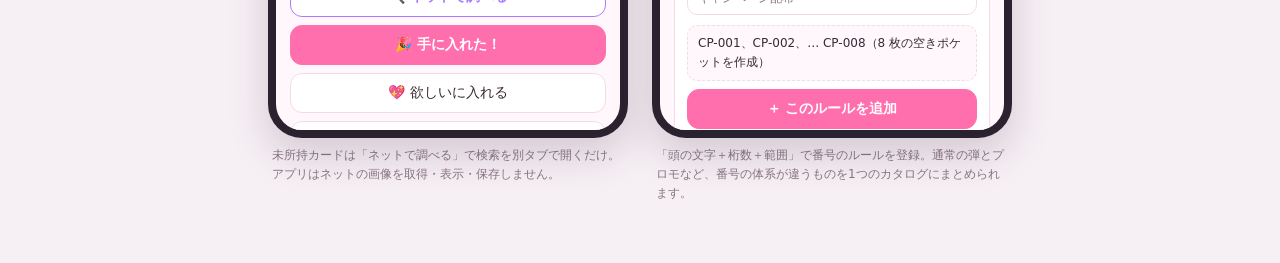
==== commit 11c7ffb9: "番号ルールによるカタログ作成を設計とモックに追加（v0.4） - 頭の文字・区切り・桁数・範囲・グループ名を利用者が登録し、空きポケットを一括作成 - 1カタログに複数ルール（通常弾とプロモなど）を持" ====
--- a/mock/index.html
+++ b/mock/index.html
@@ -60,7 +60,7 @@
 .preview { display: grid; place-items: center; padding: 6px 0 4px; }
 .preview .cover { width: 130px; }
 .field { display: grid; gap: 6px; margin-bottom: 12px; font-size: 12px; color: var(--muted); }
-.field input[type=text] { padding: 8px 10px; border: 1px solid var(--line); border-radius: 10px; background: var(--card); }
+.field input[type=text] { width: 100%; min-width: 0; padding: 8px 10px; border: 1px solid var(--line); border-radius: 10px; background: var(--card); }
 .seg { display: flex; background: var(--line); border-radius: 10px; padding: 3px; gap: 3px; }
 .seg button { flex: 1; border: 0; background: none; border-radius: 8px; padding: 6px 0; font-size: 12px; color: var(--text); }
 .seg button.on { background: var(--card); font-weight: 700; box-shadow: 0 1px 3px rgba(0,0,0,.1); }
@@ -132,6 +132,16 @@
 .src button { border: 1px solid var(--line); background: var(--card); border-radius: 10px; padding: 8px 4px; font-size: 11px; }
 .src button.on { border-color: var(--pink-d); color: var(--pink-d); font-weight: 700; }
 
+.two { display: grid; grid-template-columns: 1fr 1fr; gap: 10px; }
+.two > * { min-width: 0; }
+.rulebox { background: var(--card); border: 1px solid var(--line); border-radius: 12px; padding: 12px 12px 10px; }
+.rulebox .field { margin-bottom: 10px; }
+.rule { display: grid; grid-template-columns: 1fr auto; gap: 2px 8px; align-items: center; background: var(--card); border: 1px solid var(--line); border-radius: 12px; padding: 8px 10px 8px 12px; margin-bottom: 8px; }
+.rule .rg { font-size: 14px; font-weight: 800; font-variant-numeric: tabular-nums; }
+.rule .rl { font-size: 11px; color: var(--muted); }
+.rule button { grid-row: 1 / 3; grid-column: 2; border: 0; background: none; font-size: 18px; color: var(--muted); padding: 4px 8px; }
+.rulepv { font-size: 12px; background: var(--phone); border: 1px dashed var(--line); border-radius: 10px; padding: 8px 10px; line-height: 1.6; font-variant-numeric: tabular-nums; }
+.rulepv.err { color: #e0435a; }
 .toast { position: fixed; left: 50%; bottom: 24px; transform: translateX(-50%); background: #3a2a35; color: #fff; padding: 10px 18px; border-radius: 99px; font-size: 14px; z-index: 50; box-shadow: 0 6px 16px rgba(0,0,0,.25); }
 
 @media (max-width: 420px) {
@@ -143,7 +153,7 @@
 <body>
 
 <header class="intro">
-  <h1>カードクローゼット v0.3 モック</h1>
+  <h1>カードクローゼット v0.4 モック</h1>
   <p>汎用カードフォルダ版の画面イメージです。各画面は実際に操作できます（データは仮のもので、保存はされません）。
   ②でアイコンや背景を変えると①と③にも反映され、③のポケットをタップすると④に詳細が出ます。<br>カード名・フォルダ名はすべて架空のサンプルです。アプリには特定の作品の画像・名称・カードリストを含めません。</p>
 </header>
@@ -234,31 +244,56 @@
     <p class="note">未所持カードは「ネットで調べる」で検索を別タブで開くだけ。アプリはネットの画像を取得・表示・保存しません。</p>
   </section>
 
-  <!-- 5. import -->
+  <!-- 5. catalog -->
   <section class="frame" id="f-import">
-    <p class="label"><i>5</i>カタログ取り込み</p>
+    <p class="label"><i>5</i>カタログ作成（番号ルール）</p>
     <div class="phone">
-      <div class="bar"><h2>カタログを追加</h2><button id="doImport">取り込む</button></div>
+      <div class="bar"><h2>カタログを追加</h2><button id="doImport">作成</button></div>
       <div class="body">
         <label class="field">カタログ名<input type="text" value="アイドルカード 第2弾"></label>
-        <div class="src" id="srcSeg">
-          <button class="on">📋 貼り付け</button><button>📄 CSV</button><button>📁 共有ファイル</button>
-        </div>
-        <div class="field">カードリストを入力または貼り付け
-          <textarea id="imText">01, ミルキーリボンブラウス, PR
+        <div class="seg" id="modeSeg" style="margin-bottom:12px">
+          <button data-v="rule" class="on">番号ルールで作る</button><button data-v="paste">リストを貼り付け</button>
+        </div>
+
+        <div id="paneRule">
+          <p class="sec" style="margin-top:0">番号ルール <span class="muted" id="ruleTotal"></span></p>
+          <div id="ruleList"></div>
+          <div class="rulebox">
+            <div class="two">
+              <label class="field">頭の文字<input type="text" id="rPrefix" maxlength="8" value="CP"></label>
+              <label class="field">区切り<input type="text" id="rSep" maxlength="2" value="-"></label>
+            </div>
+            <div class="field">番号の桁数
+              <div class="seg" id="digitSeg"><button data-v="1">1</button><button data-v="2">01</button><button data-v="3" class="on">001</button><button data-v="4">0001</button></div>
+            </div>
+            <div class="two">
+              <label class="field">はじめ<input type="text" id="rFrom" inputmode="numeric" maxlength="4" value="1"></label>
+              <label class="field">おわり<input type="text" id="rTo" inputmode="numeric" maxlength="4" value="8"></label>
+            </div>
+            <label class="field">意味・グループ名（任意）<input type="text" id="rLabel" maxlength="20" value="キャンペーン配布"></label>
+            <div class="rulepv" id="rulePv"></div>
+            <button class="btn primary" id="addRule" style="margin:8px 0 0">＋ このルールを追加</button>
+          </div>
+          <p class="hint" style="margin-top:10px">番号の付け方を自分で決めて、空きポケットをまとめて作ります。名前はあとから入れられます。<br>ルールはグループ分けにも使われ、番号を入力すると頭の文字から自動で分類します。</p>
+        </div>
+
+        <div id="panePaste" hidden>
+          <div class="field">カードリストを入力または貼り付け
+            <textarea id="imText">01, ミルキーリボンブラウス, PR
 02, スターダストスカート, R
 03, シャイニーパンプス, N
 04, ムーンライトティアラ, SR
 05, キャンディドレス, CP
 06 サニーキャップ N</textarea>
-        </div>
-        <p class="sec">読み取り結果 <span class="muted" id="imCount"></span></p>
-        <table><thead><tr><th>No.</th><th>名前</th><th>レア</th></tr></thead><tbody id="imTable"></tbody></table>
-        <label class="field" style="margin-top:10px">出典メモ（任意・共有されません）<input type="text" placeholder="例：自分で作成 / 参考にしたページ名"></label>
-        <p class="hint">⚠️ 取り込むのは番号や名前などの情報だけにしてください。説明文などの長い文章は自動で除外します。<br>他のサイトのリストを使うときは、そのサイトの利用規約を確認し、個人で使う範囲にとどめてください。</p>
+          </div>
+          <p class="sec">読み取り結果 <span class="muted" id="imCount"></span></p>
+          <table><thead><tr><th>No.</th><th>名前</th><th>レア</th></tr></thead><tbody id="imTable"></tbody></table>
+          <label class="field" style="margin-top:10px">出典メモ（任意・共有されません）<input type="text" placeholder="例：自分で作成 / 参考にしたページ名"></label>
+          <p class="hint">⚠️ 取り込むのは番号や名前などの情報だけにしてください。説明文などの長い文章は自動で除外します。<br>他のサイトのリストを使うときは、そのサイトの利用規約を確認し、個人で使う範囲にとどめてください。</p>
+        </div>
       </div>
     </div>
-    <p class="note">番号と名前のリストを入れると、未所持カードも番号つきでフォルダに並びます。取り込むのは文字の情報だけです。</p>
+    <p class="note">「頭の文字＋桁数＋範囲」で番号のルールを登録。通常の弾とプロモなど、番号の体系が違うものを1つのカタログにまとめられます。</p>
   </section>
 
 </main>
@@ -464,6 +499,61 @@
   $('#imCount').textContent = `${rows.length} 枚${skipped ? `（長文 ${skipped} 行を除外）` : ''}`;
   $('#imTable').innerHTML = rows.map((r) => `<tr><td>${esc(r.no || '—')}</td><td>${esc(r.name || '—')}</td><td>${esc(r.rar || '—')}</td></tr>`).join('');
 }
+
+/* ---------- ⑤ 番号ルール ---------- */
+const MAX_PER_RULE = 500;
+const rules = [
+  { label: '第2弾（通常）', prefix: 'S2', sep: '-', digits: 2, from: 1, to: 60 },
+  { label: 'おかし付属', prefix: 'PX', sep: '-', digits: 3, from: 1, to: 12 },
+];
+let digits = 3;
+const fmt = (r, n) => `${r.prefix}${r.prefix ? r.sep : ''}${String(n).padStart(r.digits, '0')}`;
+const countOf = (r) => r.to - r.from + 1;
+function draftRule() {
+  return { label: $('#rLabel').value.trim(), prefix: $('#rPrefix').value.trim(), sep: $('#rSep').value, digits,
+    from: parseInt($('#rFrom').value, 10), to: parseInt($('#rTo').value, 10) };
+}
+function ruleError(r) {
+  if (!Number.isInteger(r.from) || !Number.isInteger(r.to) || r.from < 0) return 'はじめ・おわりに数字を入れてください';
+  if (r.to < r.from) return '「おわり」は「はじめ」以上にしてください';
+  if (countOf(r) > MAX_PER_RULE) return `1つのルールは ${MAX_PER_RULE} 枚までです`;
+  if (rules.some((x) => x.prefix === r.prefix && x.sep === r.sep && x.digits === r.digits && r.from <= x.to && x.from <= r.to)) return '同じ番号がすでにあります';
+  return '';
+}
+function renderRules() {
+  const total = rules.reduce((n, r) => n + countOf(r), 0);
+  $('#ruleTotal').textContent = `${rules.length} ルール・合計 ${total} 枚`;
+  $('#ruleList').innerHTML = rules.map((r, i) => `<div class="rule">
+      <span class="rg">${esc(fmt(r, r.from))} 〜 ${esc(fmt(r, r.to))}</span>
+      <span class="rl">${esc(r.label || 'グループ名なし')}・${countOf(r)} 枚</span>
+      <button data-delrule="${i}" aria-label="このルールを削除">×</button></div>`).join('');
+  const d = draftRule(), err = ruleError(d), pv = $('#rulePv');
+  pv.classList.toggle('err', !!err);
+  $('#addRule').disabled = !!err;
+  pv.textContent = err || (countOf(d) <= 3
+    ? Array.from({ length: countOf(d) }, (_, i) => fmt(d, d.from + i)).join('、')
+    : `${fmt(d, d.from)}、${fmt(d, d.from + 1)}、… ${fmt(d, d.to)}`) + (err ? '' : `（${countOf(d)} 枚の空きポケットを作成）`);
+}
+document.addEventListener('click', (e) => {
+  const b = e.target.closest('button');
+  if (!b) return;
+  if (b.closest('#modeSeg')) {
+    document.querySelectorAll('#modeSeg button').forEach((x) => x.classList.toggle('on', x === b));
+    $('#paneRule').hidden = b.dataset.v !== 'rule'; $('#panePaste').hidden = b.dataset.v !== 'paste';
+  } else if (b.closest('#digitSeg')) {
+    digits = +b.dataset.v;
+    document.querySelectorAll('#digitSeg button').forEach((x) => x.classList.toggle('on', x === b));
+    renderRules();
+  } else if (b.id === 'addRule') {
+    const d = draftRule();
+    if (ruleError(d)) return;
+    rules.push(d); $('#rFrom').value = d.to + 1; $('#rTo').value = d.to + countOf(d);
+    renderRules(); toast('ルールを追加しました');
+  } else if (b.dataset.delrule !== undefined) {
+    rules.splice(+b.dataset.delrule, 1); renderRules();
+  }
+});
+document.addEventListener('input', (e) => { if (e.target.closest('.rulebox')) renderRules(); });
 
 /* ---------- 共通 ---------- */
 let tt;
@@ -503,7 +593,7 @@
     return renderAll();
   }
   if (b.id === 'saveFolder') return toast('保存しました（モック）');
-  if (b.id === 'doImport') return toast(`${splitRows($('#imText').value).ok.length} 枚をカタログに取り込みました（モック）`);
+  if (b.id === 'doImport') return toast(`${$('#paneRule').hidden ? splitRows($('#imText').value).ok.length : rules.reduce((n, r) => n + countOf(r), 0)} 枚のカタログを作成しました（モック）`);
 });
 document.addEventListener('input', (e) => {
   if (e.target.id === 'edName') { F.name = e.target.value || '名前なし'; renderShelf(); renderBinder(); }
@@ -526,6 +616,7 @@
 $('#edName').value = F.name;
 renderAll();
 renderImport();
+renderRules();
 </script>
 </body>
 </html>
